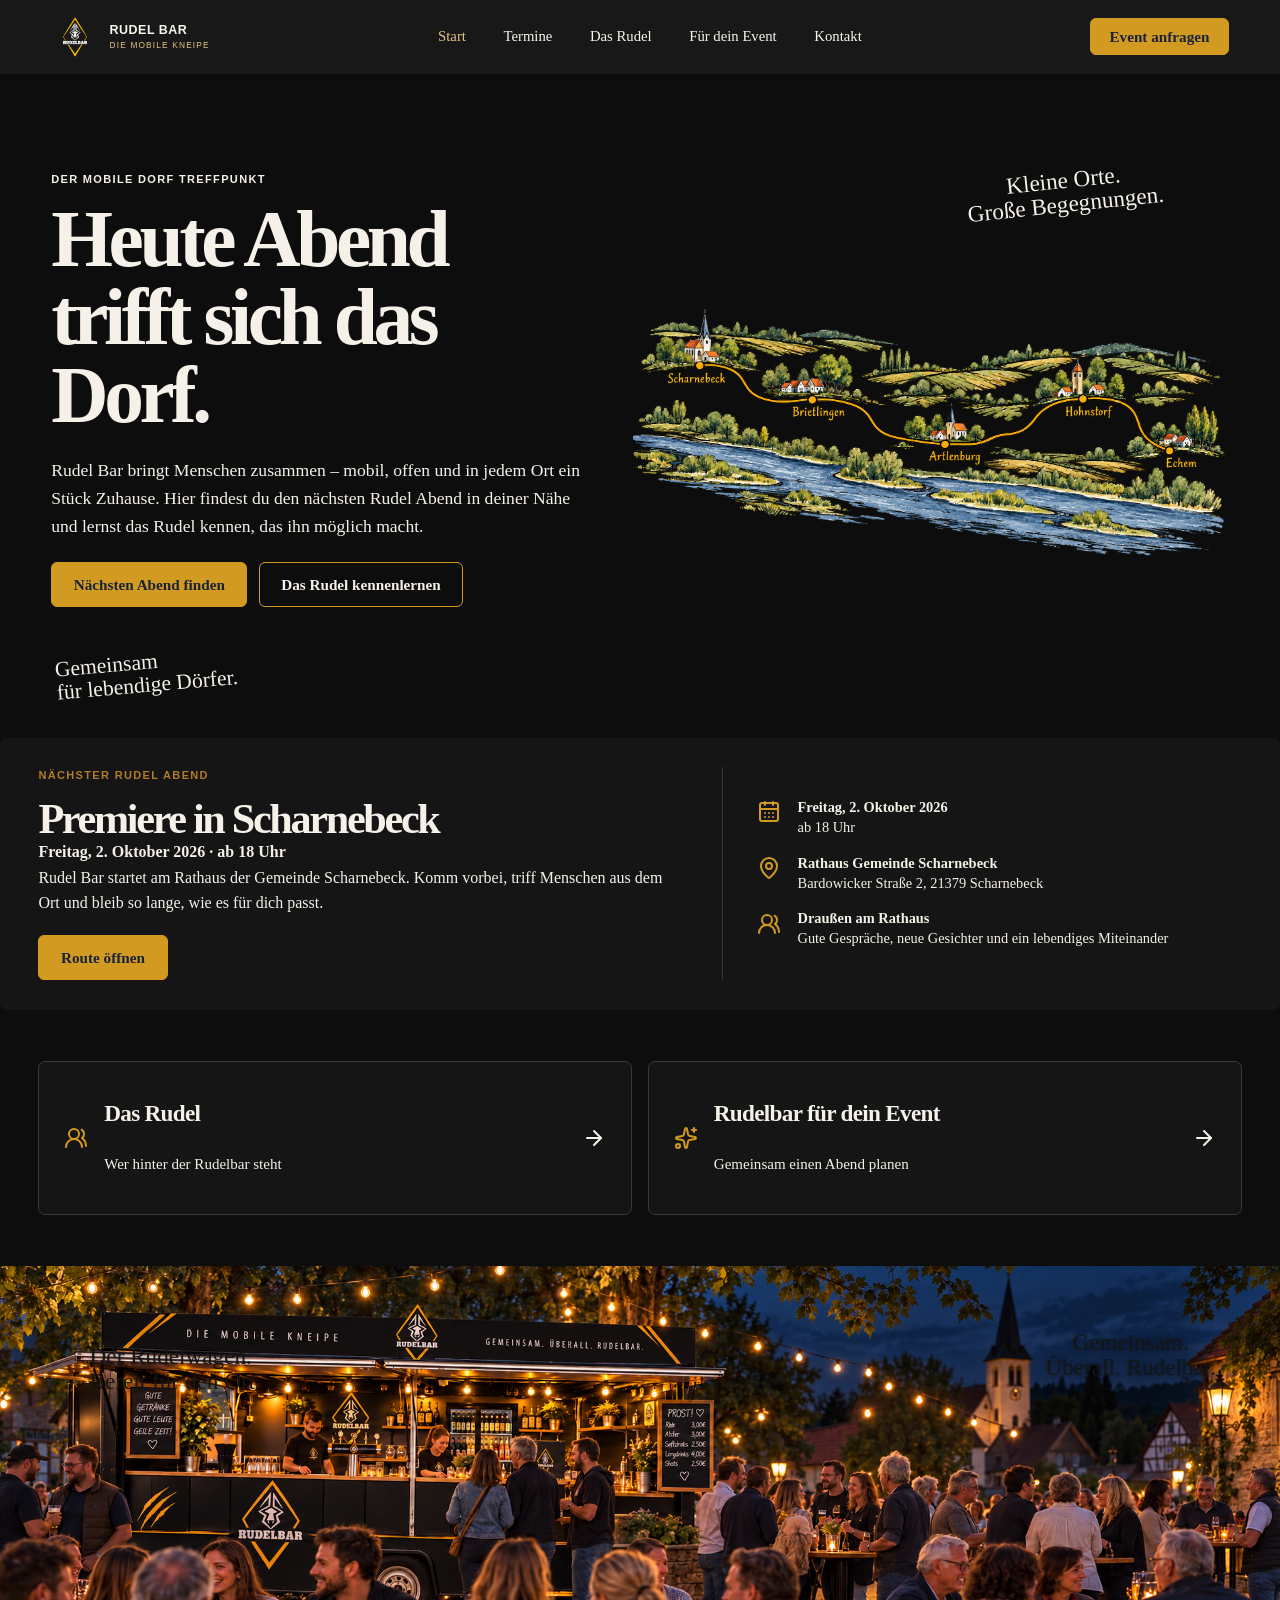
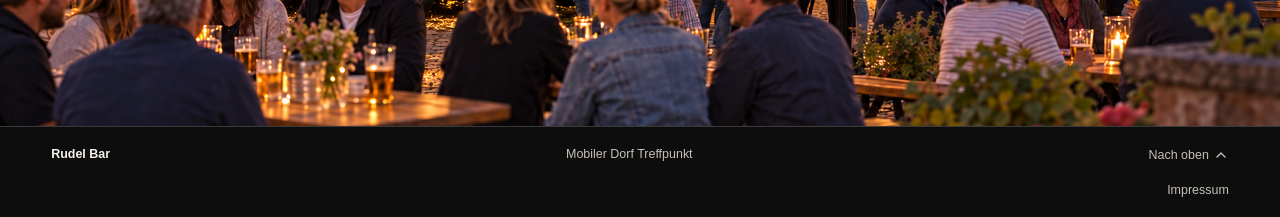
==== index.html @ a638f468 "Publish Rudelbar website for GitHub Pages" ====
<!doctype html>
<html lang="en">
  <head>
    <meta charset="UTF-8" />
    <meta name="viewport" content="width=device-width, initial-scale=1.0" />
    <meta name="theme-color" content="#181818" />
    <link rel="icon" type="image/png" href="./rudelbar-logo.png" />
    <title>Rudel Bar</title>
    <script type="module" crossorigin src="./index-C-0Vpobj.js"></script>
    <link rel="stylesheet" crossorigin href="./index-CUX3kLXj.css">
    <style>
      .legal-links {
        display: flex;
        justify-content: flex-end;
        padding: 0 clamp(1.25rem, 4vw, 4.5rem) 1.25rem;
        background: var(--cream, #0d0d0d);
        color: var(--muted, #c6c0b6);
        font: 0.78rem Arial, sans-serif;
      }
      .legal-links a:hover,
      .legal-links a:focus-visible {
        color: var(--ochre, #d39a22);
        text-decoration: underline;
      }
      html[data-theme] .team-grid {
        background: var(--paper);
        gap: 0;
      }
      .team-grid article:nth-child(odd):not(:last-child) {
        border-right: 1px solid var(--line);
      }
      .team-grid article:nth-child(-n+4) {
        border-bottom: 1px solid var(--line);
      }
      .team-grid article {
        display: grid;
        grid-template-columns: minmax(145px, 34%) minmax(0, 1fr);
        grid-template-rows: auto auto 1fr;
        column-gap: 1.5rem;
        align-content: start;
        min-height: 280px;
      }
      .team-grid article:last-child {
        grid-template-columns: 190px minmax(0, 1fr);
      }
      .team-grid .team-number {
        display: none;
      }
      .team-grid .team-photo {
        grid-column: 1;
        grid-row: 1 / 4;
        display: block;
        width: 100%;
        height: 220px;
        margin: 0;
        border-radius: 3px;
        object-fit: cover;
        object-position: center 32%;
        background: #201e1b;
      }
      .team-grid article h2 {
        grid-column: 2;
        grid-row: 1;
      }
      .team-grid article .team-role {
        grid-column: 2;
        grid-row: 2;
        margin: 0 0 1rem;
      }
      .team-grid article p:not(.team-number):not(.team-role) {
        grid-column: 2;
        grid-row: 3;
        max-width: 56ch;
        margin: 0;
      }
      @media (max-width: 760px) {
        .team-grid article:nth-child(odd):not(:last-child) {
          border-right: 0;
        }
        .team-grid article,
        .team-grid article:last-child {
          grid-template-columns: minmax(0, 1fr);
          grid-template-rows: none;
        }
        .team-grid .team-photo {
          grid-column: 1;
          grid-row: auto;
          height: clamp(220px, 65vw, 320px);
          margin-bottom: 1.25rem;
        }
        .team-grid article h2,
        .team-grid article .team-role,
        .team-grid article p:not(.team-number):not(.team-role) {
          grid-column: 1;
          grid-row: auto;
        }
      }
    </style>
  </head>
  <body>
    <div id="root"></div>
    <nav class="legal-links" aria-label="Rechtliches">
      <a href="./impressum.html">Impressum</a>
    </nav>
    <script>
      (() => {
        const teamRoot = document.getElementById('root');
        const teamPhotos = {
          Martin: './team-martin.png',
          Jan: './team-jan.png',
          Jannik: './team-jannik.png',
          Paddy: './team-paddy.png',
          Patryk: './team-patryk-portrait-v1.png',
        };
        const addTeamPhotos = () => {
          for (const card of teamRoot.querySelectorAll('.team-grid article')) {
            const name = card.querySelector('h2')?.textContent.trim();
            if (!teamPhotos[name] || card.querySelector('.team-photo')) continue;
            const photo = document.createElement('img');
            photo.src = teamPhotos[name];
            photo.alt = `${name} aus dem Rudelbar-Team`;
            photo.className = 'team-photo';
            photo.loading = 'lazy';
            card.prepend(photo);
          }
        };
        new MutationObserver(addTeamPhotos).observe(teamRoot, { childList: true, subtree: true });
        addTeamPhotos();
      })();
    </script>
    <script src="./web3forms.js" defer></script>
  </body>
</html>
---- index-CUX3kLXj.css ----
:root{--ink:#181818;--ochre:#d39a22;--cream:#f7f4ea;--paper:#fffdf8;--moss:#74806a;--muted:#59606a;--line:#ddd6c7;font-family:Georgia,Times New Roman,serif;color:var(--ink);background:var(--cream)}.theme-switcher{position:fixed;right:1rem;bottom:1rem;z-index:30;display:flex;align-items:center;gap:.35rem;padding:.55rem;border:1px solid rgba(255,255,255,.22);border-radius:7px;background:#181818;color:#f8f5eb;box-shadow:0 8px 24px #0003;font-family:Arial,sans-serif}.theme-switcher span{font-size:.68rem;font-weight:700;letter-spacing:.08em;text-transform:uppercase;margin:0 .25rem}.theme-switcher button{border:1px solid rgba(255,255,255,.25);border-radius:4px;background:transparent;color:inherit;padding:.42rem .56rem;font:inherit;font-size:.76rem}.theme-switcher button:hover,.theme-switcher button:focus-visible,.theme-switcher button.is-active{background:var(--ochre);border-color:var(--ochre);color:#172239}@media(max-width:650px){.theme-switcher{right:.7rem;bottom:.7rem;gap:.2rem;max-width:calc(100vw - 1.4rem)}.theme-switcher span{display:none}.theme-switcher button{padding:.42rem .48rem;font-size:.72rem}}*{box-sizing:border-box}html{scroll-behavior:smooth}body{margin:0;min-width:320px;min-height:100vh;background:var(--cream);-webkit-font-smoothing:antialiased}button,input,textarea{font:inherit}button{cursor:pointer}a{color:inherit;text-decoration:none}p{font-size:1rem;line-height:1.6;margin:0 0 1rem}.site-header{height:74px;padding:0 clamp(1.25rem,4vw,4.5rem);display:flex;align-items:center;gap:2rem;background:var(--paper);position:sticky;top:0;z-index:10;border-bottom:1px solid rgba(20,42,69,.07)}.brand{font-size:1.82rem;font-weight:700;white-space:nowrap;letter-spacing:-.05em}.primary-nav{display:flex;align-items:center;gap:2.35rem;margin:auto;font-size:.92rem}.primary-nav a{transition:color .2s}.primary-nav a:hover,.primary-nav a:focus-visible{color:var(--ochre)}.button{display:inline-flex;align-items:center;justify-content:center;min-height:45px;padding:.7rem 1.35rem;border:1px solid var(--ochre);border-radius:6px;background:var(--ochre);color:#172239;font-size:.95rem;font-weight:700;line-height:1;transition:transform .2s,background .2s}.button:hover,.button:focus-visible{transform:translateY(-2px);background:#d49f47}.button-small{min-height:37px;padding:.55rem 1.15rem}.button-outline{background:transparent;color:var(--ink)}.button-outline:hover,.button-outline:focus-visible{background:#f1eadb}.menu-button,.nav-mobile-cta{display:none}.hero{display:grid;grid-template-columns:minmax(360px,.96fr) minmax(500px,1.04fr);max-width:1440px;margin:0 auto;padding:4.5rem clamp(1.25rem,4vw,4.5rem) 2rem;min-height:490px;gap:2rem}.hero-copy{padding-top:1.55rem}.eyebrow{margin:0 0 .8rem;font-family:Arial,sans-serif;font-weight:700;letter-spacing:.12em;font-size:.69rem;color:var(--ink)}.gold{color:#b27c27}.hero h1,h2{margin:0;font-weight:700;letter-spacing:-.055em;line-height:.98}.hero h1{font-size:clamp(3.8rem,6.2vw,6.1rem);max-width:660px}.lead{margin-top:1.35rem;max-width:535px;font-size:1.1rem}.button-row{display:flex;gap:.7rem;flex-wrap:wrap;margin-top:1.35rem}.hand-note{font-family:Brush Script MT,Segoe Script,cursive;font-size:1.35rem;line-height:1.05;transform:rotate(-5deg);color:var(--ink);margin:2rem 0 0 .25rem}.map-panel{position:relative;min-height:420px;overflow:hidden}.map-panel img{display:block;width:100%;height:100%;min-height:420px;object-fit:cover;border-radius:2px}.map-caption{position:absolute;z-index:1;right:11%;top:4%;font-family:Brush Script MT,Segoe Script,cursive;font-size:1.45rem;line-height:1.05;transform:rotate(-6deg);text-align:center}.direction-sign{position:absolute;right:2.5%;bottom:8%;z-index:1;display:grid;gap:.35rem;text-align:center;text-transform:uppercase;font-family:Arial,sans-serif;font-weight:700;font-size:.69rem;letter-spacing:.06em}.direction-sign span{background:#f3eddd;border:1px solid var(--ink);padding:.45rem .55rem;transform:skewY(-4deg)}.direction-sign span:nth-child(2){transform:skewY(3deg)}.next-event{position:relative;max-width:1340px;margin:0 auto;padding:1.85rem clamp(1.25rem,3vw,2.5rem);display:grid;grid-template-columns:1.1fr .9fr;gap:3rem;background:#f0ece2;border-radius:7px}.next-event h2,.how h2,.partner-card h2,.about h2,.stories h2,.contact h2{font-size:clamp(2rem,3.3vw,3.4rem)}.next-event .button{margin-top:.2rem}.event-details{border-left:1px solid var(--line);padding-left:2.1rem;display:grid;align-content:center;gap:1rem}.event-details div{display:flex;gap:.95rem;align-items:flex-start}.event-details svg{color:var(--ochre);min-width:26px;margin-top:.15rem}.event-details p{font-size:.9rem;margin:0;line-height:1.38}.notice{grid-column:1/-1;background:var(--paper);border:1px solid var(--line);padding:.7rem .9rem;border-radius:4px;margin:0;font-size:.91rem}.how{max-width:1340px;margin:3.3rem auto;display:grid;grid-template-columns:1.65fr .85fr;gap:3rem;padding:0 clamp(1.25rem,3vw,2.5rem)}.steps{display:grid;grid-template-columns:repeat(3,1fr);margin-top:1.8rem}.steps article{min-height:220px;padding:.25rem 1.45rem .3rem 0;border-right:1px solid var(--line)}.steps article+article{padding-left:1.45rem}.steps article:last-child{border-right:none}.steps span{display:inline-flex;width:35px;height:35px;border-radius:50%;justify-content:center;align-items:center;background:var(--ochre);font-family:Arial,sans-serif;font-weight:700;color:#fff}.steps h3{margin:.95rem 0 .4rem;font-size:1.15rem}.steps p{font-size:.92rem;max-width:185px}.steps svg{margin-top:.35rem;stroke-width:1.45}.partner-card{align-self:start;background:#f0ece2;padding:1.8rem;border-radius:7px}.partner-card h2{margin-bottom:.95rem}.partner-card p:not(.eyebrow){font-size:.98rem}.evening-photo{position:relative;max-width:1440px;margin:0 auto;overflow:hidden;background:#172239}.evening-photo img{display:block;width:100%;height:420px;object-fit:cover}.evening-photo p,.evening-photo span{position:absolute;margin:0;color:var(--paper);font-family:Brush Script MT,Segoe Script,cursive;font-size:1.55rem;line-height:1.06;text-shadow:0 1px 5px rgba(0,0,0,.5)}.evening-photo p{left:7%;top:17%}.evening-photo span{right:5%;top:14%;text-align:center}.about{max-width:1340px;margin:0 auto;padding:4.4rem clamp(1.25rem,3vw,2.5rem);display:grid;grid-template-columns:1fr 1fr;gap:5rem}.about h2{max-width:540px}.about>div>p:first-child{font-size:1.08rem;max-width:470px}.about .hand-note{float:right;margin:1.3rem 1rem 0 0}.stories{background:#f0ece2;padding:3.5rem max(1.25rem,calc((100vw - 1260px)/2));text-align:center}.stories h2{margin-bottom:1rem}.stories>p:last-child{max-width:670px;margin:0 auto}.contact{max-width:1340px;margin:0 auto;padding:4rem clamp(1.25rem,3vw,2.5rem);display:grid;grid-template-columns:1fr 1fr;gap:5rem}.contact h2{margin-bottom:1rem}.contact form{display:grid;gap:1rem;align-content:start}.contact label{font-family:Arial,sans-serif;font-weight:700;font-size:.82rem;display:grid;gap:.4rem}.contact input,.contact textarea{width:100%;border:1px solid #bcb3a1;border-radius:4px;background:var(--paper);padding:.75rem;color:var(--ink);resize:vertical}.contact input:focus,.contact textarea:focus{outline:3px solid rgba(200,145,54,.3);border-color:var(--ochre)}footer{border-top:1px solid var(--line);padding:1.25rem clamp(1.25rem,4vw,4.5rem);display:flex;gap:1rem;justify-content:space-between;font-family:Arial,sans-serif;font-size:.78rem;color:var(--muted)}footer span:first-child{font-weight:700;color:var(--ink)}footer a{display:flex;gap:.25rem;align-items:center}footer a svg{transform:rotate(180deg)}@media(max-width:820px){.site-header{height:65px;padding:0 1.15rem}.brand{font-size:1.55rem}.header-cta{display:none}.menu-button{display:grid;place-items:center;margin-left:auto;color:var(--ink);background:none;border:0;padding:.3rem}.primary-nav{display:none}.primary-nav.is-open{display:grid;position:absolute;top:65px;left:0;right:0;padding:1.25rem;background:var(--paper);border-bottom:1px solid var(--line);gap:1rem;box-shadow:0 10px 18px #142a4514}.nav-mobile-cta{display:inline-flex}.hero{display:flex;flex-direction:column;padding:2.8rem 1.15rem 1.2rem;gap:1rem}.hero-copy{padding-top:0}.hero h1{font-size:clamp(3.45rem,15vw,5.1rem)}.lead{font-size:1rem}.map-panel,.map-panel img{min-height:300px}.map-caption{font-size:1.2rem}.direction-sign{font-size:.56rem;right:1.8%;bottom:5%}.next-event{display:block;margin:0 1.15rem;padding:1.5rem}.event-details{margin-top:1.5rem;border-left:0;border-top:1px solid var(--line);padding:1.2rem 0 0;gap:.9rem}.how{display:flex;flex-direction:column;margin:2.6rem 0;padding:0 1.15rem;gap:2rem}.steps{grid-template-columns:1fr;gap:0}.steps article,.steps article+article{min-height:auto;padding:1rem 0;border-right:0;border-bottom:1px solid var(--line)}.steps article:last-child{border-bottom:0}.partner-card{padding:1.5rem}.evening-photo img{height:300px}.evening-photo p,.evening-photo span{font-size:1.15rem}.about,.contact{display:flex;flex-direction:column;padding:3rem 1.15rem;gap:1.6rem}.about .hand-note{float:none}.stories{padding:3rem 1.15rem}footer{flex-wrap:wrap;padding:1.1rem 1.15rem}.contact form{width:100%}}.map-panel img{object-fit:contain!important;object-position:center!important}.direction-sign{right:.5%!important;bottom:1.5%!important}.site-header{background:#181818!important;color:#f8f5eb!important}.site-header .primary-nav{color:#f8f5eb}.site-header .brand{display:flex;align-items:center;gap:.65rem;font-family:Arial,sans-serif;letter-spacing:.04em;text-transform:uppercase;font-size:.78rem;font-weight:700;color:#f8f5eb}.site-header .brand img{width:48px;height:54px;object-fit:contain;object-position:center}.site-header .brand small{display:block;margin-top:.15rem;font-size:.52rem;font-weight:400;letter-spacing:.14em;color:#e2c784}.site-header .menu-button{color:#f8f5eb}.evening-photo img{height:460px!important;object-position:center}.evening-photo p,.evening-photo span{font-size:1.45rem}.site-header .primary-nav.is-open{color:var(--ink);background:var(--paper)}.site-header .primary-nav.is-open a{color:var(--ink)}.site-header .primary-nav.is-open a:hover,.site-header .primary-nav.is-open a:focus-visible{color:#9b6817;background:#f4ead2}.hero-copy>.hand-note{position:relative;z-index:2;min-height:3.15rem;margin:1.75rem 0 1.25rem .25rem}.map-kicker{display:none}.evening-photo{max-width:1340px}@media(max-width:820px){.primary-nav.is-open{z-index:20}.hero-copy>.hand-note{display:none}.map-panel{display:grid;min-height:0;margin-top:2.1rem;gap:.65rem;overflow:visible}.map-kicker{display:block;justify-self:start;min-height:0;margin:.2rem 0 0 .25rem;font-size:1.42rem}.map-caption{position:static;justify-self:end;margin:0 .1rem 0 0;font-size:1.32rem}.map-panel img{width:100%;height:auto;min-height:0;object-fit:contain!important;object-position:center!important}.evening-photo{margin:0 1.15rem;border-radius:7px}.evening-photo img{height:auto!important;aspect-ratio:1.42/1;object-position:42% center}.evening-photo p{left:6%;top:12%}.evening-photo span{right:5%;top:10%}}.page-intro{max-width:1180px;margin:0 auto;padding:5.5rem clamp(1.25rem,4vw,4.5rem) 3.5rem}.page-intro h1{max-width:820px;margin:0;font-size:clamp(3.3rem,6.2vw,6.2rem);line-height:.96;letter-spacing:-.06em}.page-intro .lead{max-width:650px;margin-top:1.45rem;font-size:1.14rem}.home-paths{max-width:1340px;margin:3.2rem auto;display:grid;grid-template-columns:1fr 1fr;gap:1rem;padding:0 clamp(1.25rem,3vw,2.5rem)}.home-paths a{min-height:154px;display:grid;grid-template-columns:auto 1fr auto;grid-template-rows:auto auto;align-items:center;column-gap:1rem;padding:1.55rem;border:1px solid var(--line);background:#f0ece2;border-radius:7px;transition:transform .2s,background .2s}.home-paths a:hover,.home-paths a:focus-visible{transform:translateY(-3px);background:#f4ead2}.home-paths svg:first-child{grid-row:1/3;color:var(--ochre)}.home-paths span{font-size:1.45rem;font-weight:700;letter-spacing:-.03em}.home-paths small{font-size:.94rem;line-height:1.4}.home-paths svg:last-child{grid-column:3;grid-row:1/3}.wolf-story{max-width:1180px;margin:0 auto 4rem;padding:3rem clamp(1.25rem,4vw,4.5rem);display:grid;grid-template-columns:250px 1fr;gap:4rem;align-items:center;background:#181818;color:#f8f5eb}.wolf-story img{width:185px;height:185px;object-fit:contain;justify-self:center}.wolf-story h2,.team-grid h2,.booking-copy h2,.next-note h2{font-size:clamp(2rem,3.3vw,3.4rem);margin:0 0 1rem;letter-spacing:-.045em;line-height:1}.wolf-story p:not(.eyebrow){max-width:650px}.team-grid{max-width:1180px;margin:0 auto 5rem;padding:0 clamp(1.25rem,4vw,4.5rem);display:grid;grid-template-columns:repeat(2,1fr);gap:1px;background:var(--line);border:1px solid var(--line)}.team-grid article{min-height:260px;padding:2rem;background:var(--paper)}.team-grid article:last-child{grid-column:1/-1}.team-number{font-family:Arial,sans-serif;font-size:.78rem;font-weight:700;width:34px;height:34px;display:grid;place-items:center;border-radius:50%;background:var(--ochre);margin:0 0 1.5rem}.team-role{font-family:Arial,sans-serif;text-transform:uppercase;letter-spacing:.09em;font-size:.68rem;font-weight:700;color:#9b6817}.compact-event{margin-bottom:3.2rem}.next-note{max-width:760px;margin:0 auto 5rem;padding:2rem clamp(1.25rem,4vw,4.5rem);text-align:center}.next-note p{margin-left:auto;margin-right:auto;max-width:560px}.text-link{display:inline-flex;align-items:center;gap:.4rem;font-family:Arial,sans-serif;font-weight:700;border-bottom:1px solid var(--ochre);padding-bottom:.18rem}.booking-layout{max-width:1180px;margin:0 auto 5rem;padding:0 clamp(1.25rem,4vw,4.5rem);display:grid;grid-template-columns:.9fr 1.1fr;gap:3.5rem;align-items:start}.booking-copy img{display:block;width:100%;height:250px;object-fit:cover;margin-bottom:2rem}.booking-form{display:grid;gap:1.1rem;padding:2rem;background:#f0ece2;border-radius:7px}.booking-form label{font-family:Arial,sans-serif;font-weight:700;font-size:.82rem;display:grid;gap:.45rem}.booking-form input,.booking-form textarea{width:100%;border:1px solid #bcb3a1;border-radius:4px;background:var(--paper);padding:.78rem;color:var(--ink);resize:vertical}.booking-form input:focus,.booking-form textarea:focus{outline:3px solid rgba(200,145,54,.3);border-color:var(--ochre)}.booking-form .notice{margin:0}.contact-only{max-width:1180px;margin:0 auto 5rem;padding:0 clamp(1.25rem,4vw,4.5rem)}.contact-only .booking-form{max-width:720px}.site-header .primary-nav a[aria-current=page]{color:#e2c784}@media(max-width:980px){.primary-nav{gap:1.25rem;font-size:.82rem}.site-header{gap:1rem}.header-cta{padding:.55rem .85rem}}@media(max-width:820px){.page-intro{padding:3.2rem 1.15rem 2.2rem}.page-intro h1{font-size:clamp(2.75rem,11.5vw,4.1rem);overflow-wrap:anywhere;-webkit-hyphens:auto;hyphens:auto}.home-paths{grid-template-columns:1fr;margin:2.4rem 0;padding:0 1.15rem}.wolf-story{margin:0 1.15rem 2.6rem;padding:2rem 1.4rem;display:flex;flex-direction:column;gap:1.25rem}.wolf-story img{width:120px;height:120px}.team-grid{margin-bottom:3.5rem;padding:0;grid-template-columns:1fr;border-left:0;border-right:0}.team-grid article,.team-grid article:last-child{grid-column:auto;min-height:auto;padding:1.6rem 1.15rem}.booking-layout{display:flex;flex-direction:column;gap:1.5rem;margin-bottom:3.5rem;padding:0 1.15rem}.booking-copy img{height:205px}.contact-only{margin-bottom:3.5rem;padding:0 1.15rem}.site-header .primary-nav.is-open a[aria-current=page]{color:#9b6817}}html[data-theme]{background:var(--cream)}html[data-theme] .hero,html[data-theme] .how,html[data-theme] .about,html[data-theme] .contact,html[data-theme] .page-intro,html[data-theme] .booking-layout,html[data-theme] .contact-only{color:var(--ink)}html[data-theme] .next-event,html[data-theme] .partner-card,html[data-theme] .home-paths a,html[data-theme] .booking-form,html[data-theme] .stories{background:var(--paper)}html[data-theme] .team-grid{background:var(--line);border-color:var(--line)}html[data-theme] .team-grid article{background:var(--paper)}html[data-theme] .button-outline{color:var(--ink)}html[data-theme] .button-outline:hover,html[data-theme] .button-outline:focus-visible{background:#ffffff14}html[data-theme] .contact input,html[data-theme] .contact textarea,html[data-theme] .booking-form input,html[data-theme] .booking-form textarea,html[data-theme] .notice{background:var(--field);color:var(--ink);border-color:var(--line)}html[data-theme] footer{color:var(--muted);border-color:var(--line)}html[data-theme] footer span:first-child{color:var(--ink)}html[data-theme=dusk]{--cream:#17201f;--paper:#23302d;--field:#192220;--ink:#f7f2e7;--muted:#c3c9bd;--line:#48524d;--moss:#a6ad92}html[data-theme=evening]{--cream:#181411;--paper:#29231d;--field:#1e1915;--ink:#f6efe4;--muted:#cfc1ae;--line:#54493c;--moss:#9b9678}html[data-theme=black]{--cream:#0d0d0d;--paper:#151515;--field:#101010;--ink:#f5f1e9;--muted:#c6c0b6;--line:#393939;--moss:#9c9a86}
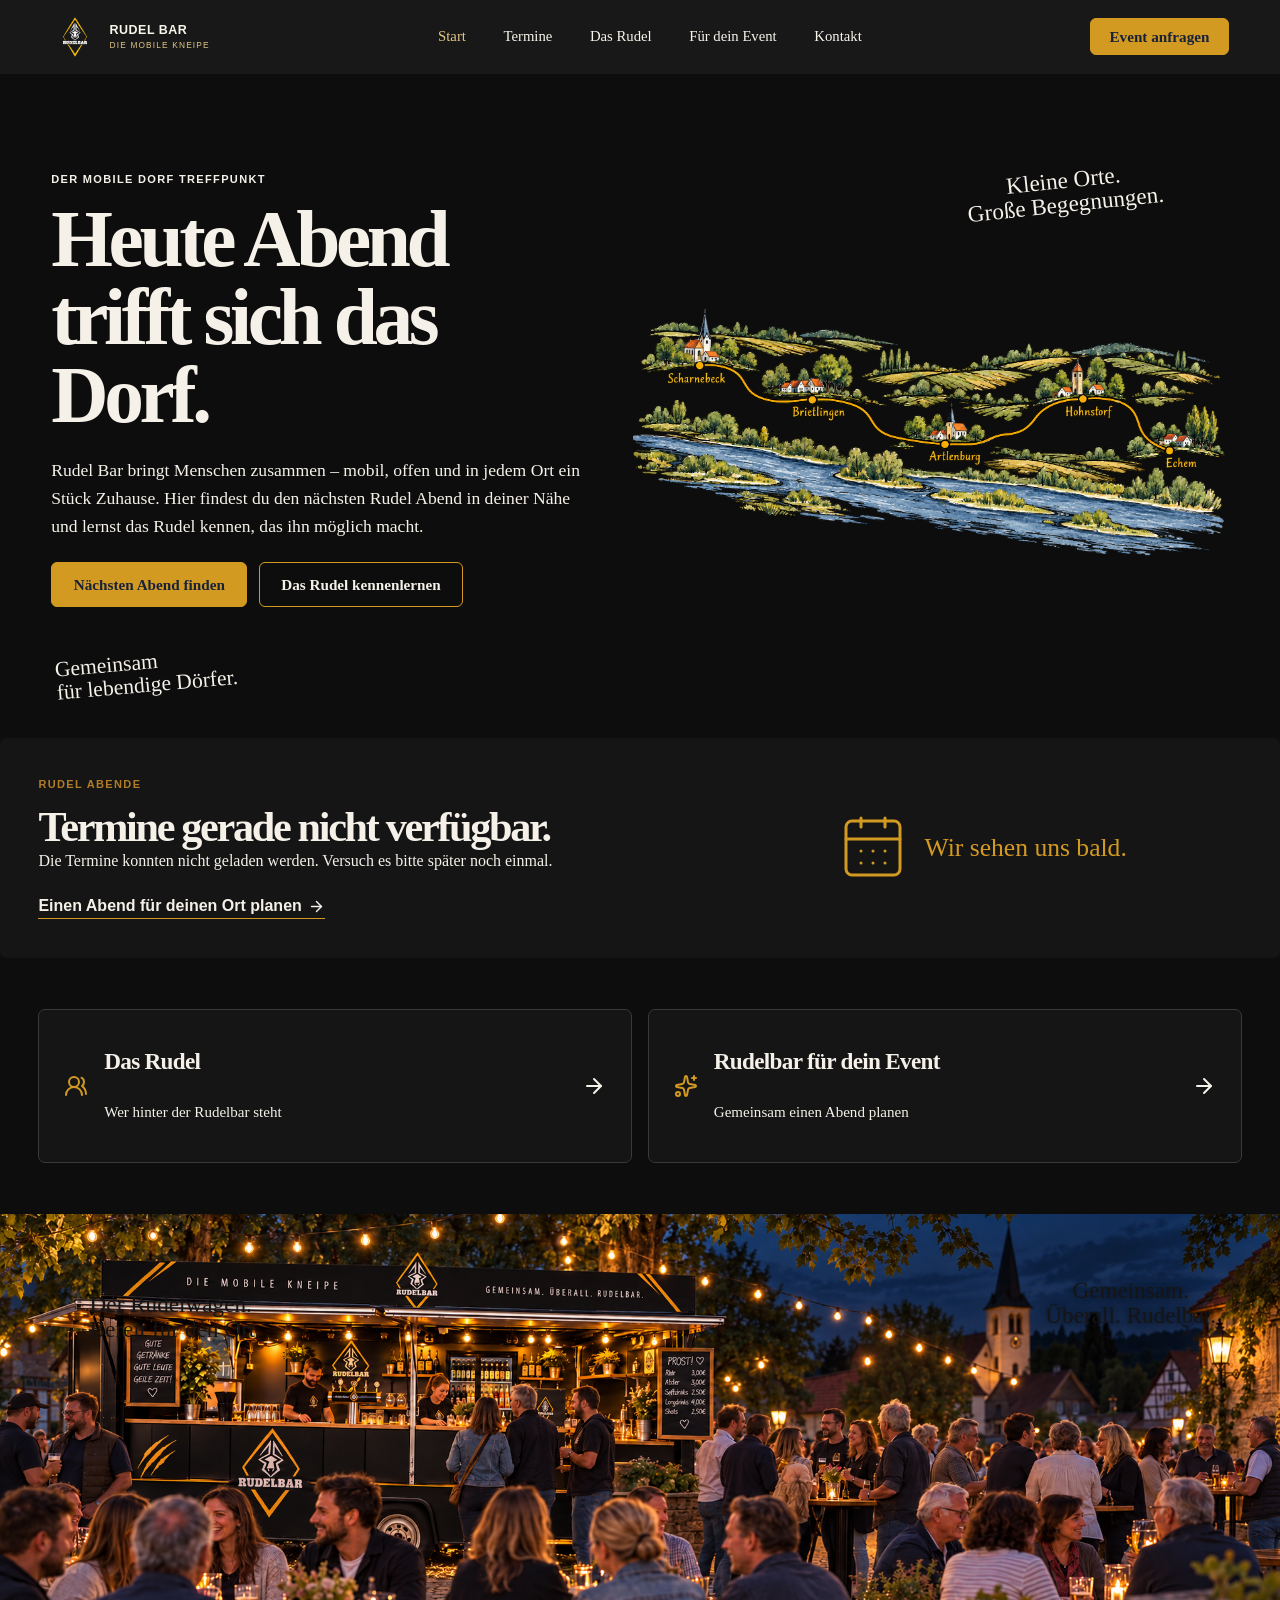
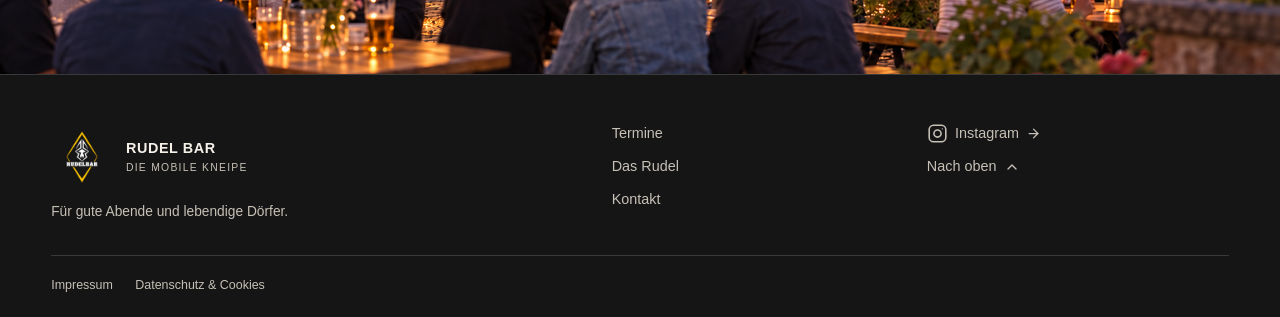
==== commit fb9afed9: "Prepare Rudelbar CMS production website Built from rudelbar-2.0 33467b0cabb8d31853063b1ee03f22a09d9b" ====
--- a/index.html
+++ b/index.html
@@ -1,133 +1,15 @@
 <!doctype html>
-<html lang="en">
+<html lang="de">
   <head>
     <meta charset="UTF-8" />
     <meta name="viewport" content="width=device-width, initial-scale=1.0" />
     <meta name="theme-color" content="#181818" />
-    <link rel="icon" type="image/png" href="./rudelbar-logo.png" />
+    <link rel="icon" type="image/png" href="./assets/rudelbar-logo.png" />
     <title>Rudel Bar</title>
-    <script type="module" crossorigin src="./index-C-0Vpobj.js"></script>
-    <link rel="stylesheet" crossorigin href="./index-CUX3kLXj.css">
-    <style>
-      .legal-links {
-        display: flex;
-        justify-content: flex-end;
-        padding: 0 clamp(1.25rem, 4vw, 4.5rem) 1.25rem;
-        background: var(--cream, #0d0d0d);
-        color: var(--muted, #c6c0b6);
-        font: 0.78rem Arial, sans-serif;
-      }
-      .legal-links a:hover,
-      .legal-links a:focus-visible {
-        color: var(--ochre, #d39a22);
-        text-decoration: underline;
-      }
-      html[data-theme] .team-grid {
-        background: var(--paper);
-        gap: 0;
-      }
-      .team-grid article:nth-child(odd):not(:last-child) {
-        border-right: 1px solid var(--line);
-      }
-      .team-grid article:nth-child(-n+4) {
-        border-bottom: 1px solid var(--line);
-      }
-      .team-grid article {
-        display: grid;
-        grid-template-columns: minmax(145px, 34%) minmax(0, 1fr);
-        grid-template-rows: auto auto 1fr;
-        column-gap: 1.5rem;
-        align-content: start;
-        min-height: 280px;
-      }
-      .team-grid article:last-child {
-        grid-template-columns: 190px minmax(0, 1fr);
-      }
-      .team-grid .team-number {
-        display: none;
-      }
-      .team-grid .team-photo {
-        grid-column: 1;
-        grid-row: 1 / 4;
-        display: block;
-        width: 100%;
-        height: 220px;
-        margin: 0;
-        border-radius: 3px;
-        object-fit: cover;
-        object-position: center 32%;
-        background: #201e1b;
-      }
-      .team-grid article h2 {
-        grid-column: 2;
-        grid-row: 1;
-      }
-      .team-grid article .team-role {
-        grid-column: 2;
-        grid-row: 2;
-        margin: 0 0 1rem;
-      }
-      .team-grid article p:not(.team-number):not(.team-role) {
-        grid-column: 2;
-        grid-row: 3;
-        max-width: 56ch;
-        margin: 0;
-      }
-      @media (max-width: 760px) {
-        .team-grid article:nth-child(odd):not(:last-child) {
-          border-right: 0;
-        }
-        .team-grid article,
-        .team-grid article:last-child {
-          grid-template-columns: minmax(0, 1fr);
-          grid-template-rows: none;
-        }
-        .team-grid .team-photo {
-          grid-column: 1;
-          grid-row: auto;
-          height: clamp(220px, 65vw, 320px);
-          margin-bottom: 1.25rem;
-        }
-        .team-grid article h2,
-        .team-grid article .team-role,
-        .team-grid article p:not(.team-number):not(.team-role) {
-          grid-column: 1;
-          grid-row: auto;
-        }
-      }
-    </style>
+    <script type="module" crossorigin src="./assets/index-CEe0nJq5.js"></script>
+    <link rel="stylesheet" crossorigin href="./assets/index-CaZO0QT5.css">
   </head>
   <body>
     <div id="root"></div>
-    <nav class="legal-links" aria-label="Rechtliches">
-      <a href="./impressum.html">Impressum</a>
-    </nav>
-    <script>
-      (() => {
-        const teamRoot = document.getElementById('root');
-        const teamPhotos = {
-          Martin: './team-martin.png',
-          Jan: './team-jan.png',
-          Jannik: './team-jannik.png',
-          Paddy: './team-paddy.png',
-          Patryk: './team-patryk-portrait-v1.png',
-        };
-        const addTeamPhotos = () => {
-          for (const card of teamRoot.querySelectorAll('.team-grid article')) {
-            const name = card.querySelector('h2')?.textContent.trim();
-            if (!teamPhotos[name] || card.querySelector('.team-photo')) continue;
-            const photo = document.createElement('img');
-            photo.src = teamPhotos[name];
-            photo.alt = `${name} aus dem Rudelbar-Team`;
-            photo.className = 'team-photo';
-            photo.loading = 'lazy';
-            card.prepend(photo);
-          }
-        };
-        new MutationObserver(addTeamPhotos).observe(teamRoot, { childList: true, subtree: true });
-        addTeamPhotos();
-      })();
-    </script>
-    <script src="./web3forms.js" defer></script>
   </body>
 </html>
--- a/assets/index-CaZO0QT5.css
+++ b/assets/index-CaZO0QT5.css
@@ -0,0 +1 @@
+:root{--ink:#181818;--ochre:#d39a22;--cream:#f7f4ea;--paper:#fffdf8;--moss:#74806a;--muted:#59606a;--line:#ddd6c7;font-family:Georgia,Times New Roman,serif;color:var(--ink);background:var(--cream)}.theme-switcher{position:fixed;right:1rem;bottom:1rem;z-index:30;display:flex;align-items:center;gap:.35rem;padding:.55rem;border:1px solid rgba(255,255,255,.22);border-radius:7px;background:#181818;color:#f8f5eb;box-shadow:0 8px 24px #0003;font-family:Arial,sans-serif}.theme-switcher span{font-size:.68rem;font-weight:700;letter-spacing:.08em;text-transform:uppercase;margin:0 .25rem}.theme-switcher button{border:1px solid rgba(255,255,255,.25);border-radius:4px;background:transparent;color:inherit;padding:.42rem .56rem;font:inherit;font-size:.76rem}.theme-switcher button:hover,.theme-switcher button:focus-visible,.theme-switcher button.is-active{background:var(--ochre);border-color:var(--ochre);color:#172239}@media(max-width:650px){.theme-switcher{right:.7rem;bottom:.7rem;gap:.2rem;max-width:calc(100vw - 1.4rem)}.theme-switcher span{display:none}.theme-switcher button{padding:.42rem .48rem;font-size:.72rem}}*{box-sizing:border-box}html{scroll-behavior:smooth}body{margin:0;min-width:320px;min-height:100vh;background:var(--cream);-webkit-font-smoothing:antialiased}button,input,textarea{font:inherit}button{cursor:pointer}a{color:inherit;text-decoration:none}p{font-size:1rem;line-height:1.6;margin:0 0 1rem}.site-header{height:74px;padding:0 clamp(1.25rem,4vw,4.5rem);display:flex;align-items:center;gap:2rem;background:var(--paper);position:sticky;top:0;z-index:10;border-bottom:1px solid rgba(20,42,69,.07)}.brand{font-size:1.82rem;font-weight:700;white-space:nowrap;letter-spacing:-.05em}.primary-nav{display:flex;align-items:center;gap:2.35rem;margin:auto;font-size:.92rem}.primary-nav a{transition:color .2s}.primary-nav a:hover,.primary-nav a:focus-visible{color:var(--ochre)}.button{display:inline-flex;align-items:center;justify-content:center;min-height:45px;padding:.7rem 1.35rem;border:1px solid var(--ochre);border-radius:6px;background:var(--ochre);color:#172239;font-size:.95rem;font-weight:700;line-height:1;transition:transform .2s,background .2s}.button:hover,.button:focus-visible{transform:translateY(-2px);background:#d49f47}.button-small{min-height:37px;padding:.55rem 1.15rem}.button-outline{background:transparent;color:var(--ink)}.button-outline:hover,.button-outline:focus-visible{background:#f1eadb}.menu-button,.nav-mobile-cta{display:none}.hero{display:grid;grid-template-columns:minmax(360px,.96fr) minmax(500px,1.04fr);max-width:1440px;margin:0 auto;padding:4.5rem clamp(1.25rem,4vw,4.5rem) 2rem;min-height:490px;gap:2rem}.hero-copy{padding-top:1.55rem}.eyebrow{margin:0 0 .8rem;font-family:Arial,sans-serif;font-weight:700;letter-spacing:.12em;font-size:.69rem;color:var(--ink)}.gold{color:#b27c27}.hero h1,h2{margin:0;font-weight:700;letter-spacing:-.055em;line-height:.98}.hero h1{font-size:clamp(3.8rem,6.2vw,6.1rem);max-width:660px}.lead{margin-top:1.35rem;max-width:535px;font-size:1.1rem}.button-row{display:flex;gap:.7rem;flex-wrap:wrap;margin-top:1.35rem}.hand-note{font-family:Brush Script MT,Segoe Script,cursive;font-size:1.35rem;line-height:1.05;transform:rotate(-5deg);color:var(--ink);margin:2rem 0 0 .25rem}.map-panel{position:relative;min-height:420px;overflow:hidden}.map-panel img{display:block;width:100%;height:100%;min-height:420px;object-fit:cover;border-radius:2px}.map-caption{position:absolute;z-index:1;right:11%;top:4%;font-family:Brush Script MT,Segoe Script,cursive;font-size:1.45rem;line-height:1.05;transform:rotate(-6deg);text-align:center}.direction-sign{position:absolute;right:2.5%;bottom:8%;z-index:1;display:grid;gap:.35rem;text-align:center;text-transform:uppercase;font-family:Arial,sans-serif;font-weight:700;font-size:.69rem;letter-spacing:.06em}.direction-sign span{background:#f3eddd;border:1px solid var(--ink);padding:.45rem .55rem;transform:skewY(-4deg)}.direction-sign span:nth-child(2){transform:skewY(3deg)}.next-event{position:relative;max-width:1340px;margin:0 auto;padding:1.85rem clamp(1.25rem,3vw,2.5rem);display:grid;grid-template-columns:1.1fr .9fr;gap:3rem;background:#f0ece2;border-radius:7px}.next-event h2,.how h2,.partner-card h2,.about h2,.stories h2,.contact h2{font-size:clamp(2rem,3.3vw,3.4rem)}.next-event .button{margin-top:.2rem}.event-details{border-left:1px solid var(--line);padding-left:2.1rem;display:grid;align-content:center;gap:1rem}.event-details div{display:flex;gap:.95rem;align-items:flex-start}.event-details svg{color:var(--ochre);min-width:26px;margin-top:.15rem}.event-details p{font-size:.9rem;margin:0;line-height:1.38}.notice{grid-column:1/-1;background:var(--paper);border:1px solid var(--line);padding:.7rem .9rem;border-radius:4px;margin:0;font-size:.91rem}.how{max-width:1340px;margin:3.3rem auto;display:grid;grid-template-columns:1.65fr .85fr;gap:3rem;padding:0 clamp(1.25rem,3vw,2.5rem)}.steps{display:grid;grid-template-columns:repeat(3,1fr);margin-top:1.8rem}.steps article{min-height:220px;padding:.25rem 1.45rem .3rem 0;border-right:1px solid var(--line)}.steps article+article{padding-left:1.45rem}.steps article:last-child{border-right:none}.steps span{display:inline-flex;width:35px;height:35px;border-radius:50%;justify-content:center;align-items:center;background:var(--ochre);font-family:Arial,sans-serif;font-weight:700;color:#fff}.steps h3{margin:.95rem 0 .4rem;font-size:1.15rem}.steps p{font-size:.92rem;max-width:185px}.steps svg{margin-top:.35rem;stroke-width:1.45}.partner-card{align-self:start;background:#f0ece2;padding:1.8rem;border-radius:7px}.partner-card h2{margin-bottom:.95rem}.partner-card p:not(.eyebrow){font-size:.98rem}.evening-photo{position:relative;max-width:1440px;margin:0 auto;overflow:hidden;background:#172239}.evening-photo img{display:block;width:100%;height:420px;object-fit:cover}.evening-photo p,.evening-photo span{position:absolute;margin:0;color:var(--paper);font-family:Brush Script MT,Segoe Script,cursive;font-size:1.55rem;line-height:1.06;text-shadow:0 1px 5px rgba(0,0,0,.5)}.evening-photo p{left:7%;top:17%}.evening-photo span{right:5%;top:14%;text-align:center}.about{max-width:1340px;margin:0 auto;padding:4.4rem clamp(1.25rem,3vw,2.5rem);display:grid;grid-template-columns:1fr 1fr;gap:5rem}.about h2{max-width:540px}.about>div>p:first-child{font-size:1.08rem;max-width:470px}.about .hand-note{float:right;margin:1.3rem 1rem 0 0}.stories{background:#f0ece2;padding:3.5rem max(1.25rem,calc((100vw - 1260px)/2));text-align:center}.stories h2{margin-bottom:1rem}.stories>p:last-child{max-width:670px;margin:0 auto}.contact{max-width:1340px;margin:0 auto;padding:4rem clamp(1.25rem,3vw,2.5rem);display:grid;grid-template-columns:1fr 1fr;gap:5rem}.contact h2{margin-bottom:1rem}.contact form{display:grid;gap:1rem;align-content:start}.contact label{font-family:Arial,sans-serif;font-weight:700;font-size:.82rem;display:grid;gap:.4rem}.contact input,.contact textarea{width:100%;border:1px solid #bcb3a1;border-radius:4px;background:var(--paper);padding:.75rem;color:var(--ink);resize:vertical}.contact input:focus,.contact textarea:focus{outline:3px solid rgba(200,145,54,.3);border-color:var(--ochre)}footer{border-top:1px solid var(--line);padding:1.25rem clamp(1.25rem,4vw,4.5rem);display:flex;gap:1rem;justify-content:space-between;font-family:Arial,sans-serif;font-size:.78rem;color:var(--muted)}footer span:first-child{font-weight:700;color:var(--ink)}footer a{display:flex;gap:.25rem;align-items:center}footer a svg{transform:rotate(180deg)}@media(max-width:820px){.site-header{height:65px;padding:0 1.15rem}.brand{font-size:1.55rem}.header-cta{display:none}.menu-button{display:grid;place-items:center;margin-left:auto;color:var(--ink);background:none;border:0;padding:.3rem}.primary-nav{display:none}.primary-nav.is-open{display:grid;position:absolute;top:65px;left:0;right:0;padding:1.25rem;background:var(--paper);border-bottom:1px solid var(--line);gap:1rem;box-shadow:0 10px 18px #142a4514}.nav-mobile-cta{display:inline-flex}.hero{display:flex;flex-direction:column;padding:2.8rem 1.15rem 1.2rem;gap:1rem}.hero-copy{padding-top:0}.hero h1{font-size:clamp(3.45rem,15vw,5.1rem)}.lead{font-size:1rem}.map-panel,.map-panel img{min-height:300px}.map-caption{font-size:1.2rem}.direction-sign{font-size:.56rem;right:1.8%;bottom:5%}.next-event{display:block;margin:0 1.15rem;padding:1.5rem}.event-details{margin-top:1.5rem;border-left:0;border-top:1px solid var(--line);padding:1.2rem 0 0;gap:.9rem}.how{display:flex;flex-direction:column;margin:2.6rem 0;padding:0 1.15rem;gap:2rem}.steps{grid-template-columns:1fr;gap:0}.steps article,.steps article+article{min-height:auto;padding:1rem 0;border-right:0;border-bottom:1px solid var(--line)}.steps article:last-child{border-bottom:0}.partner-card{padding:1.5rem}.evening-photo img{height:300px}.evening-photo p,.evening-photo span{font-size:1.15rem}.about,.contact{display:flex;flex-direction:column;padding:3rem 1.15rem;gap:1.6rem}.about .hand-note{float:none}.stories{padding:3rem 1.15rem}footer{flex-wrap:wrap;padding:1.1rem 1.15rem}.contact form{width:100%}}.map-panel img{object-fit:contain!important;object-position:center!important}.direction-sign{right:.5%!important;bottom:1.5%!important}.site-header{background:#181818!important;color:#f8f5eb!important}.site-header .primary-nav{color:#f8f5eb}.site-header .brand{display:flex;align-items:center;gap:.65rem;font-family:Arial,sans-serif;letter-spacing:.04em;text-transform:uppercase;font-size:.78rem;font-weight:700;color:#f8f5eb}.site-header .brand img{width:48px;height:54px;object-fit:contain;object-position:center}.site-header .brand small{display:block;margin-top:.15rem;font-size:.52rem;font-weight:400;letter-spacing:.14em;color:#e2c784}.site-header .menu-button{color:#f8f5eb}.evening-photo img{height:460px!important;object-position:center}.evening-photo p,.evening-photo span{font-size:1.45rem}.site-header .primary-nav.is-open{color:var(--ink);background:var(--paper)}.site-header .primary-nav.is-open a{color:var(--ink)}.site-header .primary-nav.is-open a:hover,.site-header .primary-nav.is-open a:focus-visible{color:#9b6817;background:#f4ead2}.hero-copy>.hand-note{position:relative;z-index:2;min-height:3.15rem;margin:1.75rem 0 1.25rem .25rem}.map-kicker{display:none}.evening-photo{max-width:1340px}@media(max-width:820px){.primary-nav.is-open{z-index:20}.hero-copy>.hand-note{display:none}.map-panel{display:grid;min-height:0;margin-top:2.1rem;gap:.65rem;overflow:visible}.map-kicker{display:block;justify-self:start;min-height:0;margin:.2rem 0 0 .25rem;font-size:1.42rem}.map-caption{position:static;justify-self:end;margin:0 .1rem 0 0;font-size:1.32rem}.map-panel img{width:100%;height:auto;min-height:0;object-fit:contain!important;object-position:center!important}.evening-photo{margin:0 1.15rem;border-radius:7px}.evening-photo img{height:auto!important;aspect-ratio:1.42/1;object-position:42% center}.evening-photo p{left:6%;top:12%}.evening-photo span{right:5%;top:10%}}.page-intro{max-width:1180px;margin:0 auto;padding:5.5rem clamp(1.25rem,4vw,4.5rem) 3.5rem}.page-intro h1{max-width:820px;margin:0;font-size:clamp(3.3rem,6.2vw,6.2rem);line-height:.96;letter-spacing:-.06em}.page-intro .lead{max-width:650px;margin-top:1.45rem;font-size:1.14rem}.home-paths{max-width:1340px;margin:3.2rem auto;display:grid;grid-template-columns:1fr 1fr;gap:1rem;padding:0 clamp(1.25rem,3vw,2.5rem)}.home-paths a{min-height:154px;display:grid;grid-template-columns:auto 1fr auto;grid-template-rows:auto auto;align-items:center;column-gap:1rem;padding:1.55rem;border:1px solid var(--line);background:#f0ece2;border-radius:7px;transition:transform .2s,background .2s}.home-paths a:hover,.home-paths a:focus-visible{transform:translateY(-3px);background:#f4ead2}.home-paths svg:first-child{grid-row:1/3;color:var(--ochre)}.home-paths span{font-size:1.45rem;font-weight:700;letter-spacing:-.03em}.home-paths small{font-size:.94rem;line-height:1.4}.home-paths svg:last-child{grid-column:3;grid-row:1/3}.wolf-story{max-width:1180px;margin:0 auto 4rem;padding:3rem clamp(1.25rem,4vw,4.5rem);display:grid;grid-template-columns:250px 1fr;gap:4rem;align-items:center;background:#181818;color:#f8f5eb}.wolf-story img{width:185px;height:185px;object-fit:contain;justify-self:center}.wolf-story h2,.team-grid h2,.booking-copy h2,.next-note h2{font-size:clamp(2rem,3.3vw,3.4rem);margin:0 0 1rem;letter-spacing:-.045em;line-height:1}.wolf-story p:not(.eyebrow){max-width:650px}.team-grid{max-width:1180px;margin:0 auto 5rem;padding:0 clamp(1.25rem,4vw,4.5rem);display:grid;grid-template-columns:repeat(2,1fr);gap:1px;background:var(--line);border:1px solid var(--line)}.team-grid article{min-height:260px;padding:2rem;background:var(--paper)}.team-grid article:last-child{grid-column:1/-1}.team-number{font-family:Arial,sans-serif;font-size:.78rem;font-weight:700;width:34px;height:34px;display:grid;place-items:center;border-radius:50%;background:var(--ochre);margin:0 0 1.5rem}.team-role{font-family:Arial,sans-serif;text-transform:uppercase;letter-spacing:.09em;font-size:.68rem;font-weight:700;color:#9b6817}.compact-event{margin-bottom:3.2rem}.next-note{max-width:760px;margin:0 auto 5rem;padding:2rem clamp(1.25rem,4vw,4.5rem);text-align:center}.next-note p{margin-left:auto;margin-right:auto;max-width:560px}.text-link{display:inline-flex;align-items:center;gap:.4rem;font-family:Arial,sans-serif;font-weight:700;border-bottom:1px solid var(--ochre);padding-bottom:.18rem}.booking-layout{max-width:1180px;margin:0 auto 5rem;padding:0 clamp(1.25rem,4vw,4.5rem);display:grid;grid-template-columns:.9fr 1.1fr;gap:3.5rem;align-items:start}.booking-copy img{display:block;width:100%;height:250px;object-fit:cover;margin-bottom:2rem}.booking-form{display:grid;gap:1.1rem;padding:2rem;background:#f0ece2;border-radius:7px}.booking-form label{font-family:Arial,sans-serif;font-weight:700;font-size:.82rem;display:grid;gap:.45rem}.booking-form input,.booking-form textarea{width:100%;border:1px solid #bcb3a1;border-radius:4px;background:var(--paper);padding:.78rem;color:var(--ink);resize:vertical}.booking-form input:focus,.booking-form textarea:focus{outline:3px solid rgba(200,145,54,.3);border-color:var(--ochre)}.booking-form .notice{margin:0}.contact-only{max-width:1180px;margin:0 auto 5rem;padding:0 clamp(1.25rem,4vw,4.5rem)}.contact-only .booking-form{max-width:720px}.site-header .primary-nav a[aria-current=page]{color:#e2c784}@media(max-width:980px){.primary-nav{gap:1.25rem;font-size:.82rem}.site-header{gap:1rem}.header-cta{padding:.55rem .85rem}}@media(max-width:820px){.page-intro{padding:3.2rem 1.15rem 2.2rem}.page-intro h1{font-size:clamp(2.75rem,11.5vw,4.1rem);overflow-wrap:anywhere;-webkit-hyphens:auto;hyphens:auto}.home-paths{grid-template-columns:1fr;margin:2.4rem 0;padding:0 1.15rem}.wolf-story{margin:0 1.15rem 2.6rem;padding:2rem 1.4rem;display:flex;flex-direction:column;gap:1.25rem}.wolf-story img{width:120px;height:120px}.team-grid{margin-bottom:3.5rem;padding:0;grid-template-columns:1fr;border-left:0;border-right:0}.team-grid article,.team-grid article:last-child{grid-column:auto;min-height:auto;padding:1.6rem 1.15rem}.booking-layout{display:flex;flex-direction:column;gap:1.5rem;margin-bottom:3.5rem;padding:0 1.15rem}.booking-copy img{height:205px}.contact-only{margin-bottom:3.5rem;padding:0 1.15rem}.site-header .primary-nav.is-open a[aria-current=page]{color:#9b6817}}html[data-theme]{background:var(--cream)}html[data-theme] .hero,html[data-theme] .how,html[data-theme] .about,html[data-theme] .contact,html[data-theme] .page-intro,html[data-theme] .booking-layout,html[data-theme] .contact-only{color:var(--ink)}html[data-theme] .next-event,html[data-theme] .partner-card,html[data-theme] .home-paths a,html[data-theme] .booking-form,html[data-theme] .stories{background:var(--paper)}html[data-theme] .team-grid{background:var(--line);border-color:var(--line)}html[data-theme] .team-grid article{background:var(--paper)}html[data-theme] .button-outline{color:var(--ink)}html[data-theme] .button-outline:hover,html[data-theme] .button-outline:focus-visible{background:#ffffff14}html[data-theme] .contact input,html[data-theme] .contact textarea,html[data-theme] .booking-form input,html[data-theme] .booking-form textarea,html[data-theme] .notice{background:var(--field);color:var(--ink);border-color:var(--line)}html[data-theme] footer{color:var(--muted);border-color:var(--line)}html[data-theme] footer span:first-child{color:var(--ink)}html[data-theme=dusk]{--cream:#17201f;--paper:#23302d;--field:#192220;--ink:#f7f2e7;--muted:#c3c9bd;--line:#48524d;--moss:#a6ad92}html[data-theme=evening]{--cream:#181411;--paper:#29231d;--field:#1e1915;--ink:#f6efe4;--muted:#cfc1ae;--line:#54493c;--moss:#9b9678}html[data-theme=black]{--cream:#0d0d0d;--paper:#151515;--field:#101010;--ink:#f5f1e9;--muted:#c6c0b6;--line:#393939;--moss:#9c9a86}html[data-theme] .team-grid{background:var(--paper);gap:0}.team-grid article:nth-child(-n+4){border-bottom:1px solid var(--line)}.team-grid article{display:grid;grid-template-columns:minmax(145px,34%) minmax(0,1fr);grid-template-rows:auto auto 1fr;column-gap:1.5rem;align-content:start;min-height:280px}.team-grid article:last-child{grid-template-columns:190px minmax(0,1fr)}.team-grid .team-photo{grid-column:1;grid-row:1/4;display:block;width:100%;height:220px;margin:0;border-radius:3px;object-fit:cover;object-position:center 32%;background:#201e1b}.team-grid article h2{grid-column:2;grid-row:1}.team-grid article .team-role{grid-column:2;grid-row:2;margin:0 0 1rem}.team-grid article p:not(.team-number):not(.team-role){grid-column:2;grid-row:3;max-width:56ch;margin:0}html[data-theme=black] .booking-form input[type=date],html[data-theme=dusk] .booking-form input[type=date],html[data-theme=evening] .booking-form input[type=date]{color-scheme:dark}.form-privacy{margin:0;color:var(--muted);font:.8rem/1.5 Arial,sans-serif}.form-privacy a{color:var(--ink);text-decoration:underline;text-underline-offset:2px}@media(max-width:760px){.team-grid article:nth-child(odd):not(:last-child){border-right:0}.team-grid article,.team-grid article:last-child{grid-template-columns:minmax(0,1fr);grid-template-rows:none}.team-grid .team-photo{grid-column:1;grid-row:auto;height:clamp(220px,65vw,320px);margin-bottom:1.25rem}.team-grid article h2,.team-grid article .team-role,.team-grid article p:not(.team-number):not(.team-role){grid-column:1;grid-row:auto}}.event-list{display:grid;gap:1rem;max-width:1340px;margin:0 auto 3.2rem}.event-list .compact-event{width:100%;margin:0}.event-placeholder{align-items:center;min-height:220px;margin-bottom:3.2rem}.event-placeholder .text-link{margin-top:.5rem}.placeholder-art{display:flex;align-items:center;justify-content:center;gap:1rem;color:var(--ochre);font-family:Brush Script MT,Segoe Script,cursive;font-size:1.6rem}.team-grid article,.team-grid article:last-child{grid-column:auto;grid-template-columns:minmax(145px,34%) minmax(0,1fr);border-bottom:1px solid var(--line)}.team-grid article:nth-child(odd):not(:last-child){border-right:1px solid var(--line)}.team-grid .team-image{grid-column:1;grid-row:1/4;min-width:0}.team-grid .team-photo,.team-grid .team-photo-placeholder{display:grid;place-items:center;width:100%;height:220px;margin:0;border-radius:3px;object-fit:cover;object-position:center 32%;background:#201e1b;color:var(--ochre)}.team-empty{max-width:1180px;margin:0 auto 5rem;padding:2rem clamp(1.25rem,4vw,4.5rem);background:var(--paper);border:1px solid var(--line)}@media(max-width:820px){.event-list{margin:0 1.15rem 3.2rem}.event-placeholder{margin-left:1.15rem;margin-right:1.15rem}.placeholder-art{justify-content:flex-start;margin-top:1rem}.team-grid .team-image{grid-column:1;grid-row:auto;margin-bottom:1.25rem}.team-grid .team-photo,.team-grid .team-photo-placeholder{height:clamp(220px,65vw,320px)}.team-grid article,.team-grid article:last-child{grid-template-columns:minmax(0,1fr)}.team-empty{margin:0 1.15rem 3.5rem}}.latest-posts{max-width:1340px;margin:4rem auto;padding:0 clamp(1.25rem,3vw,2.5rem)}.latest-posts-head{display:flex;justify-content:space-between;align-items:end;gap:1rem;margin-bottom:1.4rem}.latest-posts h2{font-size:clamp(2.2rem,4vw,4rem)}.post-grid{display:grid;grid-template-columns:repeat(3,minmax(0,1fr));gap:1rem}.post-list{max-width:1180px;margin:0 auto 5rem;padding:0 clamp(1.25rem,4vw,4.5rem)}.post-card{min-width:0;background:var(--paper);border:1px solid var(--line);border-radius:7px;overflow:hidden}.post-card a{display:flex;flex-direction:column;height:100%}.post-card a:hover,.post-card a:focus-visible{outline:2px solid var(--ochre);outline-offset:2px}.post-card img{display:block;width:100%;aspect-ratio:1.55;object-fit:cover}.post-card-copy{display:flex;flex-direction:column;flex:1;padding:1.5rem}.post-card-copy h3{font-size:clamp(1.45rem,2.2vw,2rem);line-height:1.08;letter-spacing:-.04em;margin:0 0 .8rem}.post-card-copy p:not(.eyebrow){color:var(--muted);font-size:.93rem}.post-card-copy span{display:inline-flex;gap:.5rem;align-items:center;margin-top:auto;color:var(--ochre);font:700 .85rem Arial,sans-serif}.post-detail{max-width:900px;margin:0 auto 5rem;padding:4rem clamp(1.25rem,4vw,4.5rem)}.post-detail>.eyebrow{margin-top:2.6rem}.post-detail h1{font-size:clamp(2.8rem,6vw,5.3rem);line-height:1;letter-spacing:-.055em;overflow-wrap:anywhere}.post-lead{font-size:1.22rem;color:var(--muted);margin:1.4rem 0 2.5rem}.post-body{font-size:1.07rem;line-height:1.7;white-space:pre-line}.post-body p{font-size:inherit;line-height:inherit;margin:0 0 1.3rem}.post-gallery{display:grid;grid-template-columns:repeat(2,minmax(0,1fr));gap:1.2rem;margin-top:2.8rem}.post-gallery figure{margin:0;min-width:0}.post-gallery figure:first-child{grid-column:1/-1}.post-gallery img{display:block;width:100%;height:auto;border-radius:5px}.post-gallery figcaption{color:var(--muted);font:.82rem/1.5 Arial,sans-serif;padding:.55rem 0}.post-image-open{display:block;width:100%;padding:0;border:0;border-radius:5px;background:transparent;cursor:zoom-in;overflow:hidden}.post-image-open img{transition:transform .2s ease}.post-image-open:hover img{transform:scale(1.015)}.post-image-open:focus-visible{outline:3px solid var(--ochre);outline-offset:4px}.post-lightbox-backdrop{position:fixed;top:0;right:0;bottom:0;left:0;z-index:80;display:grid;place-items:center;padding:clamp(0px,3vw,32px);background:#000000eb}.post-lightbox{display:flex;flex-direction:column;width:min(1120px,100%);height:min(92dvh,900px);min-height:0;padding:16px;background:#111;color:#f5f1e9;border:1px solid #48443e;border-radius:9px;box-shadow:0 22px 70px #0009}.post-lightbox-top{display:flex;align-items:center;justify-content:space-between;gap:1rem;min-height:48px;padding:0 4px 10px;font:700 .82rem Arial,sans-serif;letter-spacing:.04em}.post-lightbox button{display:grid;place-items:center;width:44px;height:44px;padding:0;border:1px solid #777;background:#202020;color:#f5f1e9;border-radius:50%;cursor:pointer}.post-lightbox button:hover,.post-lightbox button:focus-visible{background:#3b3427;border-color:var(--ochre);outline:2px solid var(--ochre);outline-offset:2px}.post-lightbox-stage{position:relative;display:flex;align-items:center;justify-content:center;flex:1;min-height:0;overflow:hidden;touch-action:pan-y}.post-lightbox-stage img{display:block;max-width:100%;max-height:100%;width:auto;height:auto;object-fit:contain}.post-lightbox-arrow{position:absolute;top:50%;z-index:1;transform:translateY(-50%)}.post-lightbox-arrow.previous{left:12px}.post-lightbox-arrow.next{right:12px}.post-lightbox-caption{flex:none;max-height:20dvh;overflow:auto;margin:0;padding:14px 6px 2px;text-align:center;color:#d5d0c6;font: .88rem/1.5 Arial,sans-serif}.site-footer{display:grid;grid-template-columns:minmax(190px,1.4fr) minmax(130px,.75fr) minmax(180px,.8fr);gap:2rem;align-items:start;padding:3rem clamp(1.25rem,4vw,4.5rem) 1.4rem;background:var(--paper);font: .9rem/1.5 Arial,sans-serif}.site-footer .footer-brand>a{display:flex;align-items:center;gap:.8rem;font-weight:700;letter-spacing:.04em;text-transform:uppercase;color:var(--ink)}.site-footer .footer-brand img{width:62px;height:68px;object-fit:contain}.site-footer .footer-brand small{display:block;font-size:.65rem;font-weight:400;letter-spacing:.12em;color:var(--muted)}.site-footer .footer-brand p{margin:.65rem 0 0;color:var(--muted);font-size:.86rem}.site-footer .footer-nav,.site-footer .footer-social{display:grid;gap:.7rem}.site-footer .footer-nav a,.site-footer .footer-social a{display:inline-flex;align-items:center;gap:.45rem;width:fit-content}.site-footer a:hover,.site-footer a:focus-visible{color:var(--ochre);text-decoration:underline;text-underline-offset:3px}.site-footer .footer-social svg{transform:none}.site-footer .footer-social .back-top svg{transform:rotate(180deg)}.site-footer .footer-legal{grid-column:1/-1;display:flex;flex-wrap:wrap;gap:1.4rem;padding-top:1.2rem;border-top:1px solid var(--line);font-size:.78rem;color:var(--muted)}@media(max-width:820px){.post-grid{grid-template-columns:repeat(2,minmax(0,1fr))}.site-footer{grid-template-columns:1fr 1fr}.site-footer .footer-brand{grid-column:1/-1}}@media(max-width:600px){.latest-posts{margin:3rem auto}.latest-posts-head{align-items:start;flex-direction:column}.post-grid{grid-template-columns:1fr}.post-list{padding:0 1.15rem}.post-detail{padding:3rem 1.15rem}.post-gallery{grid-template-columns:1fr}.post-gallery figure:first-child{grid-column:auto}.site-footer{grid-template-columns:1fr 1fr;gap:1.6rem 1rem;padding:2.5rem 1.15rem 1.3rem}.site-footer .footer-nav,.site-footer .footer-social{font-size:.84rem}}@media(max-width:600px){.post-lightbox-backdrop{padding:0}.post-lightbox{width:100%;height:100dvh;border:0;border-radius:0;padding:calc(8px + env(safe-area-inset-top)) 8px calc(8px + env(safe-area-inset-bottom))}.post-lightbox-arrow.previous{left:3px}.post-lightbox-arrow.next{right:3px}.post-lightbox button{width:42px;height:42px}.post-lightbox-stage img{max-width:100%;max-height:100%}}@media(min-width:821px)and (max-width:1050px){.site-header .primary-nav{display:none}.site-header .primary-nav.is-open{display:grid;position:absolute;top:74px;left:0;right:0;padding:1.25rem;background:var(--paper);border-bottom:1px solid var(--line);gap:1rem;box-shadow:0 10px 18px #142a4514}.site-header .header-cta{display:none}.site-header .menu-button{display:grid;place-items:center;margin-left:auto;color:#f8f5eb;background:none;border:0;padding:.3rem}}
